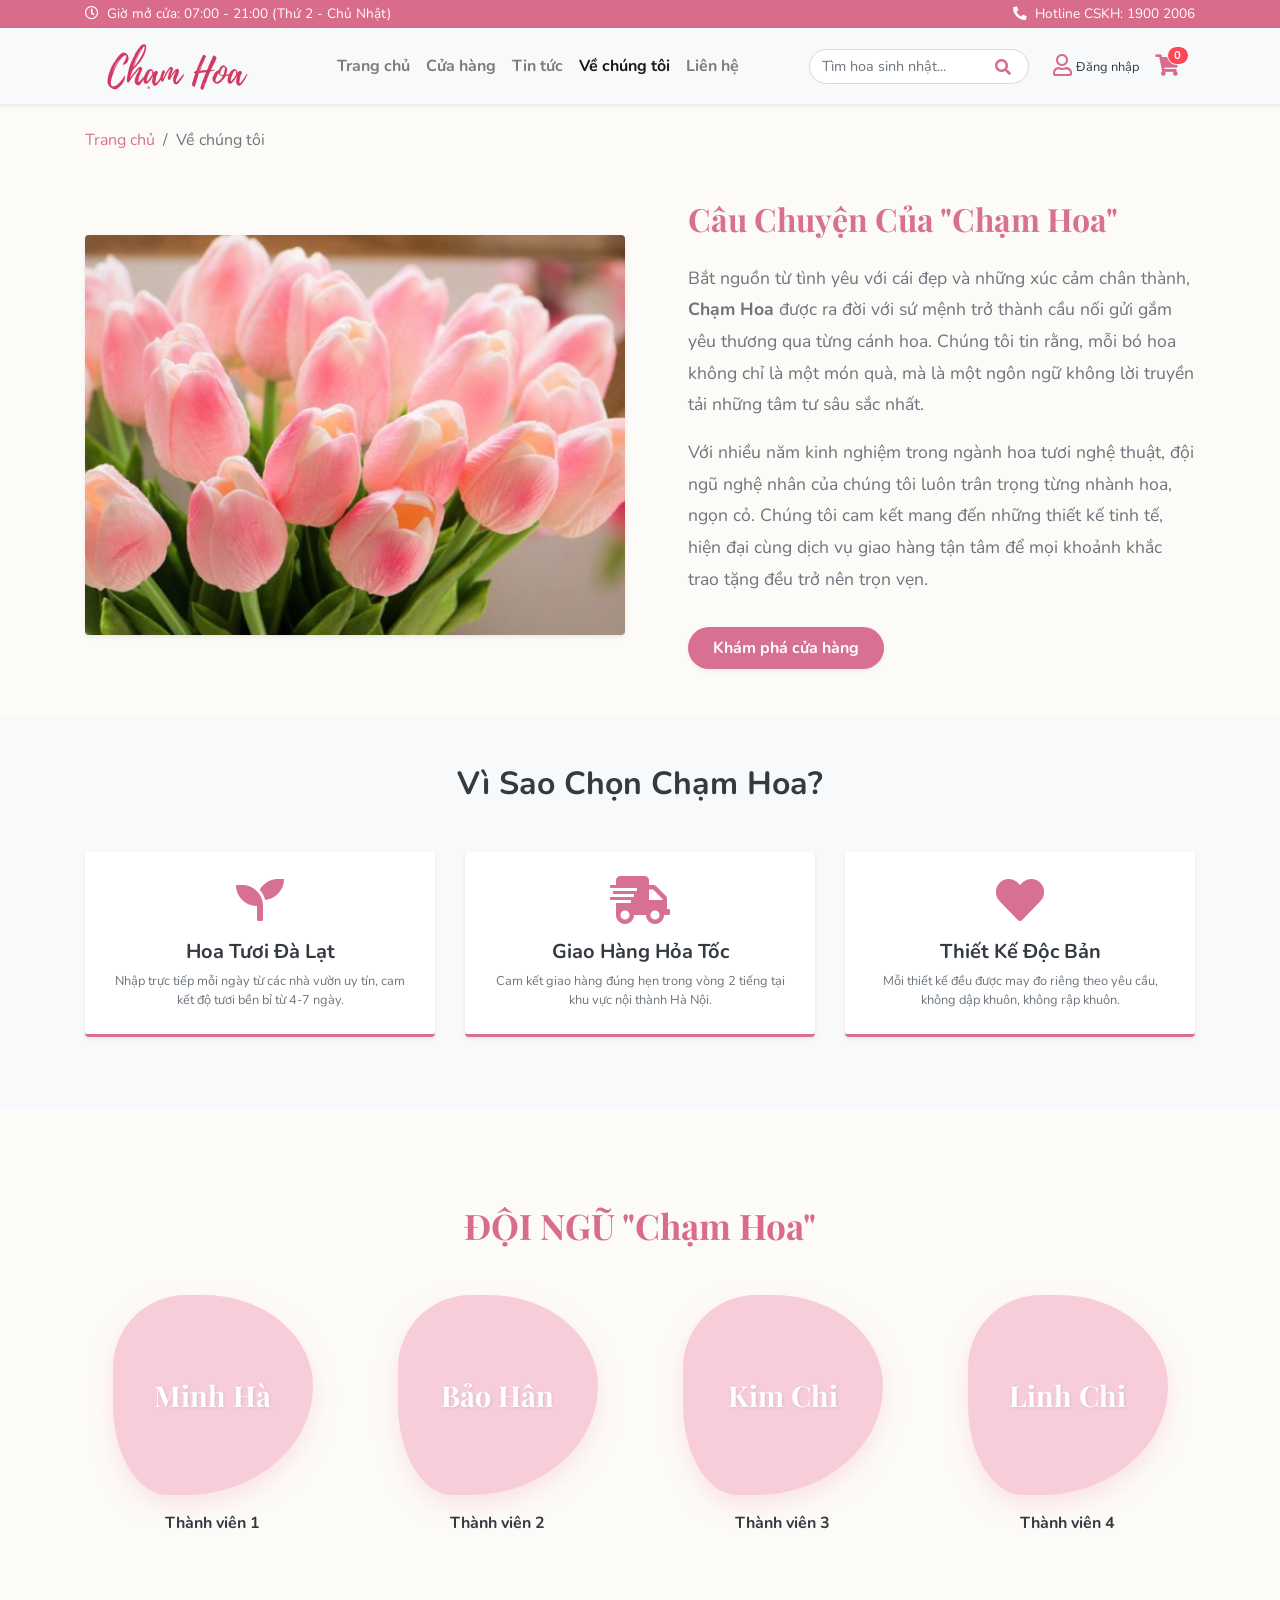
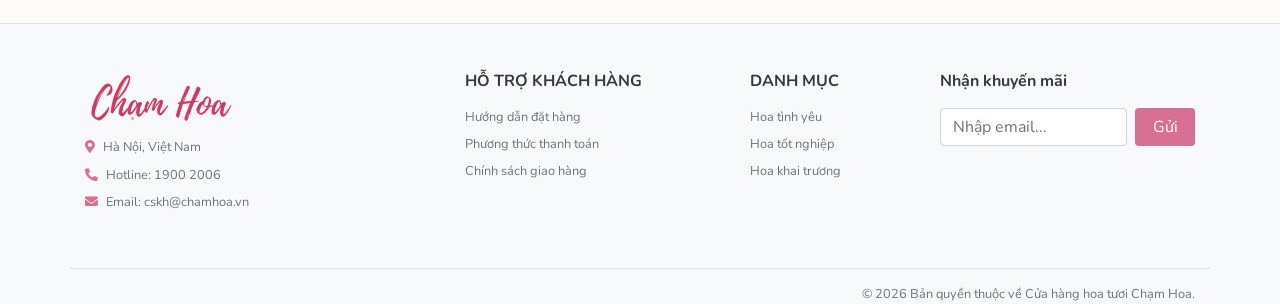
==== about.html @ 1adfbf5e "Ve chung toi" ====
<!DOCTYPE html>
<html lang="vi">
<head>
    <meta charset="UTF-8">
    <meta name="viewport" content="width=device-width, initial-scale=1.0">
    <title>Chạm Hoa - Mang cảm xúc gửi trao</title>
    
    <!-- Google Fonts -->
    <link rel="preconnect" href="https://fonts.googleapis.com">
    <link rel="preconnect" href="https://fonts.gstatic.com" crossorigin>
    <link href="https://fonts.googleapis.com/css2?family=Nunito:wght@400;600;700&family=Playfair+Display:ital,wght@0,600;0,700;1,600&display=swap" rel="stylesheet">
    
    <!-- Bootstrap 4 CSS -->
    <link rel="stylesheet" href="https://stackpath.bootstrapcdn.com/bootstrap/4.5.2/css/bootstrap.min.css">
    <!-- Font Awesome cho Icon -->
    <link rel="stylesheet" href="https://cdnjs.cloudflare.com/ajax/libs/font-awesome/5.15.1/css/all.min.css">
    <!-- File CSS riêng -->
    <link rel="stylesheet" href="main.css">
</head>
<body>

    <!-- Top Bar -->
    <div class="bg-dark-pink text-white py-1 d-none d-lg-block">
        <div class="container d-flex justify-content-between align-items-center" style="font-size: 0.85rem;">
            <div><i class="far fa-clock mr-1"></i> Giờ mở cửa: 07:00 - 21:00 (Thứ 2 - Chủ Nhật)</div>
            <div><i class="fas fa-phone-alt mr-1"></i> Hotline CSKH: 1900 2006</div>
        </div>
    </div>

    <!-- Header & Navigation -->
    <header class="bg-light shadow-sm sticky-top">
        <div class="container">
            <nav class="navbar navbar-expand-lg navbar-light py-2">
                <a class="navbar-brand" href="index.html">
                    <img src="images/logo 4.png" alt="Chạm Hoa" style="height: 50px; width: auto;">
                </a>

                <button class="navbar-toggler border-0" type="button" data-toggle="collapse" data-target="#navbarNav">
                    <span class="navbar-toggler-icon"></span>
                </button>

                <div class="collapse navbar-collapse" id="navbarNav">
                    <ul class="navbar-nav mx-auto">
                        <li class="nav-item"><a class="nav-link font-weight-bold" href="index.html">Trang chủ</a></li>
                        <li class="nav-item"><a class="nav-link font-weight-bold" href="products.html">Cửa hàng</a></li>
                        <!-- Thêm mục Tin tức vào đây -->
                        <li class="nav-item"><a class="nav-link font-weight-bold" href="news.html">Tin tức</a></li>
                        <li class="nav-item active"><a class="nav-link font-weight-bold" href="about.html">Về chúng tôi</a></li>
                        <li class="nav-item"><a class="nav-link font-weight-bold" href="contact.html">Liên hệ</a></li>
                    </ul>

                    <!-- Khối Tìm Kiếm, Đăng Nhập & Giỏ Hàng -->
                    <div class="d-flex align-items-center mt-3 mt-lg-0">
                        <form class="form-inline position-relative mr-4" action="products.html">
                            <input class="form-control rounded-pill search-input pr-5" type="search" placeholder="Tìm hoa sinh nhật..." style="width: 220px; font-size: 0.9rem;">
                            <button class="btn btn-link position-absolute text-pink" type="submit" style="right: 5px; top: 0;"><i class="fas fa-search"></i></button>
                        </form>
                        
                        <a href="#" class="text-dark text-decoration-none mr-3 font-weight-bold hover-pink" data-toggle="modal" data-target="#loginModal" title="Tài khoản">
                            <i class="far fa-user fa-lg text-pink mr-1"></i><span class="d-none d-xl-inline small">Đăng nhập</span>
                        </a>

                        <a href="cart.html" class="position-relative text-decoration-none hover-pink" title="Giỏ hàng">
                            <i class="fas fa-shopping-cart fa-lg text-pink"></i>
                            <span class="badge badge-pill position-absolute cart-badge">0</span>
                        </a>
                    </div>
                </div>
            </nav>
        </div>
    </header>

    
    <!-- CSS Hiệu ứng riêng cho trang About -->
    <style>
        .avatar-effect {
            transition: transform 0.3s ease, box-shadow 0.3s ease;
            cursor: default;
        }
        .avatar-effect:hover {
            transform: translateY(-8px);
            box-shadow: 0 10px 25px rgba(216, 112, 147, 0.5) !important;
        }
    </style>
</head>
<body>

    <!-- Breadcrumb -->
    <div class="container mt-4">
        <nav aria-label="breadcrumb">
            <ol class="breadcrumb bg-transparent p-0">
                <li class="breadcrumb-item"><a href="index.html" style="color: #d87093; text-decoration: none;">Trang chủ</a></li>
                <li class="breadcrumb-item active" aria-current="page">Về chúng tôi</li>
            </ol>
        </nav>
    </div>

    <!-- Câu chuyện thương hiệu -->
    <section class="container my-5">
        <div class="row align-items-center">
            <div class="col-lg-6 mb-4 mb-lg-0">
                <img src="images/about.png" alt="Câu chuyện Chạm Hoa" class="img-fluid rounded shadow-sm w-100" style="object-fit: cover; height: 400px;">
            </div>
            <div class="col-lg-6 pl-lg-5">
                <h2 class="font-weight-bold mb-4" style="color: #d87093; font-family: 'Playfair Display', serif;">Câu Chuyện Của "Chạm Hoa"</h2>
                <p class="text-muted" style="line-height: 1.8; font-size: 1.1rem;">
                    Bắt nguồn từ tình yêu với cái đẹp và những xúc cảm chân thành, <strong>Chạm Hoa</strong> được ra đời với sứ mệnh trở thành cầu nối gửi gắm yêu thương qua từng cánh hoa. Chúng tôi tin rằng, mỗi bó hoa không chỉ là một món quà, mà là một ngôn ngữ không lời truyền tải những tâm tư sâu sắc nhất.
                </p>
                <p class="text-muted" style="line-height: 1.8; font-size: 1.1rem;">
                    Với nhiều năm kinh nghiệm trong ngành hoa tươi nghệ thuật, đội ngũ nghệ nhân của chúng tôi luôn trân trọng từng nhành hoa, ngọn cỏ. Chúng tôi cam kết mang đến những thiết kế tinh tế, hiện đại cùng dịch vụ giao hàng tận tâm để mọi khoảnh khắc trao tặng đều trở nên trọn vẹn.
                </p>
                <a href="products.html" class="btn text-white mt-3 px-4 py-2 rounded-pill font-weight-bold shadow-sm" style="background-color: #d87093;">Khám phá cửa hàng</a>
            </div>
        </div>
    </section>

    <!-- Giá trị cốt lõi -->
    <section class="bg-light py-5">
        <div class="container">
            <h2 class="text-center font-weight-bold mb-5 text-dark">Vì Sao Chọn Chạm Hoa?</h2>
            <div class="row text-center">
                <div class="col-md-4 mb-4">
                    <div class="p-4 bg-white rounded shadow-sm h-100 border-bottom" style="border-bottom-color: #d87093 !important; border-width: 3px !important;">
                        <i class="fas fa-seedling fa-3x mb-3" style="color: #d87093;"></i>
                        <h5 class="font-weight-bold text-dark">Hoa Tươi Đà Lạt</h5>
                        <p class="text-muted small mb-0">Nhập trực tiếp mỗi ngày từ các nhà vườn uy tín, cam kết độ tươi bền bỉ từ 4-7 ngày.</p>
                    </div>
                </div>
                <div class="col-md-4 mb-4">
                    <div class="p-4 bg-white rounded shadow-sm h-100 border-bottom" style="border-bottom-color: #d87093 !important; border-width: 3px !important;">
                        <i class="fas fa-shipping-fast fa-3x mb-3" style="color: #d87093;"></i>
                        <h5 class="font-weight-bold text-dark">Giao Hàng Hỏa Tốc</h5>
                        <p class="text-muted small mb-0">Cam kết giao hàng đúng hẹn trong vòng 2 tiếng tại khu vực nội thành Hà Nội.</p>
                    </div>
                </div>
                <div class="col-md-4 mb-4">
                    <div class="p-4 bg-white rounded shadow-sm h-100 border-bottom" style="border-bottom-color: #d87093 !important; border-width: 3px !important;">
                        <i class="fas fa-heart fa-3x mb-3" style="color: #d87093;"></i>
                        <h5 class="font-weight-bold text-dark">Thiết Kế Độc Bản</h5>
                        <p class="text-muted small mb-0">Mỗi thiết kế đều được may đo riêng theo yêu cầu, không dập khuôn, không rập khuôn.</p>
                    </div>
                </div>
            </div>
        </div>
    </section>

    <!-- Đội ngũ chuyên gia -->
     <section class="container my-5 pt-5 text-center">
        <h2 class="section-title mb-5">ĐỘI NGŨ "Chạm Hoa"</h2>
        <div class="row justify-content-center">
            <div class="col-md-3 col-6 mb-4">
                <div class="petal-frame d-flex align-items-center justify-content-center mx-auto">
                    <h4 class="text-white mb-0 member-name">Minh Hà</h4>
                </div>
                <p class="mt-3 text-dark font-weight-bold">Thành viên 1</p>
            </div>
            <div class="col-md-3 col-6 mb-4">
                <div class="petal-frame d-flex align-items-center justify-content-center mx-auto" style="animation-delay: 0.2s;">
                    <h4 class="text-white mb-0 member-name">Bảo Hân</h4>
                </div>
                <p class="mt-3 text-dark font-weight-bold">Thành viên 2</p>
            </div>
            <div class="col-md-3 col-6 mb-4">
                <div class="petal-frame d-flex align-items-center justify-content-center mx-auto" style="animation-delay: 0.4s;">
                    <h4 class="text-white mb-0 member-name">Kim Chi</h4>
                </div>
                <p class="mt-3 text-dark font-weight-bold">Thành viên 3 </p>
            </div>
            <div class="col-md-3 col-6 mb-4">
                <div class="petal-frame d-flex align-items-center justify-content-center mx-auto" style="animation-delay: 0.6s;">
                    <h4 class="text-white mb-0 member-name">Linh Chi</h4>
                </div>
                <p class="mt-3 text-dark font-weight-bold">Thành viên 4</p>
            </div>
        </div>
    </section>


    <!-- Footer -->
    <footer class="bg-light pt-5 border-top mt-auto">
        <div class="container">
            <div class="row">
                <div class="col-lg-4 col-md-6 mb-4">
                    <a href="index.html" class="text-decoration-none">
                        <img src="images/logo 4.png" alt="Logo Chạm Hoa" class="mb-3" style="height: 50px;">
                    </a>
                    <p class="text-muted small mb-2"><i class="fas fa-map-marker-alt mr-2" style="color: #d87093;"></i>Hà Nội, Việt Nam</p>
                    <p class="text-muted small mb-2"><i class="fas fa-phone-alt mr-2" style="color: #d87093;"></i>Hotline: 1900 2006</p>
                    <p class="text-muted small mb-2"><i class="fas fa-envelope mr-2" style="color: #d87093;"></i>Email: cskh@chamhoa.vn</p>
                </div>
                
                <div class="col-lg-3 col-md-6 mb-4">
                    <h6 class="font-weight-bold mb-3 text-dark">HỖ TRỢ KHÁCH HÀNG</h6>
                    <ul class="list-unstyled small">
                        <li class="mb-2"><a href="policy.html" class="text-muted text-decoration-none">Hướng dẫn đặt hàng</a></li>
                        <li class="mb-2"><a href="policy.html" class="text-muted text-decoration-none">Phương thức thanh toán</a></li>
                        <li class="mb-2"><a href="policy.html" class="text-muted text-decoration-none">Chính sách giao hàng</a></li>
                    </ul>
                </div>

                <div class="col-lg-2 col-md-6 mb-4">
                    <h6 class="font-weight-bold mb-3 text-dark">DANH MỤC</h6>
                    <ul class="list-unstyled small">
                        <li class="mb-2"><a href="products.html" class="text-muted text-decoration-none">Hoa tình yêu</a></li>
                        <li class="mb-2"><a href="products.html" class="text-muted text-decoration-none">Hoa tốt nghiệp</a></li>
                        <li class="mb-2"><a href="products.html" class="text-muted text-decoration-none">Hoa khai trương</a></li>
                    </ul>
                </div>

                <div class="col-lg-3 col-md-6 mb-4">
                    <h6 class="font-weight-bold mb-3 text-dark">Nhận khuyến mãi</h6>
                    <form class="d-flex">
                        <input type="email" class="form-control mr-2" placeholder="Nhập email...">
                        <button type="submit" class="btn text-white" style="background-color: #d87093; min-width: 60px;">Gửi</button>
                    </form>
                </div>
            </div>
            
            <div class="row mt-4 pt-3 border-top">
                <div class="col-12 text-right">
                    <p class="small text-muted mb-0">© 2026 Bản quyền thuộc về Cửa hàng hoa tươi Chạm Hoa.</p>
                </div>
            </div>
        </div>
    </footer>

    <!-- Scripts -->
    <script src="https://code.jquery.com/jquery-3.5.1.min.js"></script>
    <script src="https://stackpath.bootstrapcdn.com/bootstrap/4.5.2/js/bootstrap.min.js"></script>
    <script src="main.js"></script>
</body>
</html>
---- main.css ----
:root {
    --cream-bg: #fdfbf7;
    --soft-pink: #f8cdda;
    --dark-pink: #d96c8a;
    --text-color: #5c4d51;
}

body { 
    background-color: var(--cream-bg); 
    color: var(--text-color); 
    font-family: 'Nunito', sans-serif; 
}

/* Các chuẩn Font và Tiêu đề */
.brand-text, .section-title, .banner-title, .member-name { 
    font-family: 'Playfair Display', serif; 
    font-weight: 700; 
}
.brand-text { font-size: 2rem; color: var(--dark-pink) !important; }
.section-title { color: var(--dark-pink); font-size: 2.2rem !important; }
.banner-title { color: var(--dark-pink); }
.member-name { font-size: 1.8rem; text-shadow: 1px 1px 3px rgba(0, 0, 0, 0.1); }

/* Các Class dùng chung */
.text-pink { color: var(--dark-pink) !important; }
.bg-dark-pink { background-color: var(--dark-pink) !important; color: white !important;}
.border-pink { border: 1px solid var(--soft-pink) !important; }

/* Header & Tìm Kiếm */
.search-input { 
    border: 1px solid #e0d5d7; 
    background-color: #fff; 
    transition: all 0.3s ease; 
}
.search-input:focus { 
    box-shadow: 0 0 0 0.2rem rgba(217, 108, 138, 0.25); 
    border-color: var(--dark-pink); 
    outline: none; 
}
.cart-badge { 
    top: -8px; 
    right: -10px; 
    font-size: 0.7rem; 
    background-color: #ff4757; 
    color: white; 
    border: 1px solid white; 
}
.fa-shopping-cart { transition: transform 0.2s ease; }
.fa-shopping-cart:hover { transform: scale(1.2); }

/* Nút bấm (Buttons) & Phân trang */
.custom-btn { 
    background-color: var(--dark-pink); 
    border: none; 
    font-weight: bold; 
    color: white; 
    transition: all 0.3s ease; 
}
.custom-btn:hover { 
    background-color: #b8506d; 
    transform: translateY(-2px); 
    box-shadow: 0 5px 15px rgba(217, 108, 138, 0.4); 
    color: white; 
}
.page-link { 
    border-radius: 50% !important; 
    margin: 0 5px; 
    width: 40px; 
    height: 40px; 
    display: flex; 
    align-items: center; 
    justify-content: center; 
}

/* Thẻ sản phẩm (Cards) & Banner */
.main-banner img { max-height: 600px; object-fit: cover; }
.product-card { transition: transform 0.3s ease; border-radius: 15px; overflow: hidden; position: relative; }
.product-card:hover { transform: translateY(-10px); }
.product-card img { height: 250px; object-fit: cover; }

.category-links img { transition: transform 0.3s ease; border: 3px solid white; width: 120px; height: 120px; object-fit: cover; }
.category-links img:hover { transform: scale(1.1); border-color: var(--soft-pink); }

/* Nhãn dán sản phẩm */
.badge-sale, .badge-hot { 
    position: absolute; 
    top: 10px; 
    left: 10px; 
    padding: 4px 10px; 
    border-radius: 20px; 
    color: white; 
    font-size: 0.8rem; 
    font-weight: bold; 
    z-index: 2; 
}
.badge-sale { background-color: #ff4757; }
.badge-hot { background-color: #ffa502; }

/* Hiệu ứng cánh hoa phần "Về chúng tôi" */
.petal-frame { 
    width: 200px; 
    height: 200px; 
    background-color: var(--soft-pink); 
    border-radius: 40% 60% 70% 30% / 40% 50% 60% 50%; 
    transition: all 0.6s ease-in-out; 
    box-shadow: 0 10px 20px rgba(248, 205, 218, 0.5); 
}
.petal-frame:hover { 
    border-radius: 60% 40% 30% 70% / 60% 30% 70% 40%; 
    background-color: var(--dark-pink); 
    transform: scale(1.1) rotate(5deg); 
    box-shadow: 0 15px 25px rgba(217, 108, 138, 0.6); 
}

/* Footer Hover */
.hover-pink { transition: all 0.2s ease; }
.hover-pink:hover { color: var(--dark-pink) !important; text-decoration: none; padding-left: 5px; }

/* =====================================
   TRANG DANH SÁCH TIN TỨC
===================================== */

.news-page {
    min-height: 60vh;
}

.news-card {
    border-radius: 15px;
    overflow: hidden;
    background-color: #fff;
}

.news-card img {
    width: 100%;
    height: 240px;
    object-fit: cover;
    transition: transform 0.4s ease;
}

.news-card:hover img {
    transform: scale(1.04);
}

.news-card .card-title {
    line-height: 1.5;
}

.news-card .card-body {
    display: flex;
    flex-direction: column;
    align-items: flex-start;
}

.news-card .card-body > a:last-child {
    margin-top: auto;
    padding-top: 12px;
}


/* =====================================
   TRANG ĐỌC CHI TIẾT BÀI VIẾT
===================================== */

.article-page {
    max-width: 1140px;
}

.article-page .breadcrumb-item a {
    color: var(--dark-pink);
    text-decoration: none;
}

.article-page .breadcrumb-item.active {
    color: #817176;
}

.article-header {
    max-width: 850px;
    margin-left: auto;
    margin-right: auto;
}

.article-category {
    display: inline-block;
    padding: 7px 16px;
    border-radius: 30px;
    background-color: var(--soft-pink);
    color: #8f3e59;
    font-size: 0.8rem;
    font-weight: 700;
    letter-spacing: 1px;
}

.article-title {
    font-family: 'Playfair Display', serif;
    font-size: 2.5rem;
    line-height: 1.4;
    font-weight: 700;
    color: var(--dark-pink);
}

.article-cover {
    overflow: hidden;
    border-radius: 16px;
}

.article-cover img {
    max-height: 520px;
    object-fit: cover;
    border-radius: 16px;
}

.article-cover figcaption {
    font-style: italic;
}

.article-content {
    font-size: 1.05rem;
    line-height: 1.95;
    color: var(--text-color);
    overflow-wrap: break-word;
}

.article-content p {
    margin-bottom: 1.25rem;
}

.article-content h2 {
    font-family: 'Playfair Display', serif;
    color: var(--dark-pink);
    font-size: 1.7rem;
    line-height: 1.5;
    margin-top: 2.5rem;
    margin-bottom: 1rem;
}

.article-content h3 {
    font-family: 'Playfair Display', serif;
    color: #8f5365;
    font-size: 1.3rem;
    margin-top: 1.5rem;
    margin-bottom: 0.8rem;
}

.article-content ul {
    padding-left: 1.5rem;
    margin-bottom: 1.5rem;
}

.article-content li {
    margin-bottom: 0.6rem;
}

.article-content a {
    color: var(--dark-pink);
    font-weight: 700;
}

.article-content a:hover {
    color: #b8506d;
    text-decoration: underline;
}

.article-intro {
    font-size: 1.12rem;
    font-weight: 600;
}

.article-bottom {
    padding-bottom: 1rem;
}


/* =====================================
   RESPONSIVE: ĐIỆN THOẠI
===================================== */

@media (max-width: 767.98px) {
    .section-title {
        font-size: 1.7rem !important;
    }

    .article-title {
        font-size: 1.8rem;
    }

    .article-content {
        font-size: 1rem;
        line-height: 1.85;
    }

    .article-content h2 {
        font-size: 1.45rem;
        margin-top: 2rem;
    }

    .article-content h3 {
        font-size: 1.2rem;
    }

    .article-cover img {
        max-height: 350px;
    }

    .news-card img {
        height: 200px;
    }
}


.news-card {
    height: 100%;
    background-color: #fff;
    border-radius: 22px;
    overflow: hidden;
    box-shadow: 0 3px 8px rgba(0, 0, 0, 0.08);
    transition: all 0.3s ease;
}

.news-card:hover {
    transform: translateY(-8px);
    box-shadow: 0 12px 25px rgba(0, 0, 0, 0.13);
}

.news-card img {
    width: 100%;
    height: 375px;
    object-fit: cover;
    display: block;
}

.news-card .card-body {
    padding: 30px 36px;
}

.news-card h5 {
    font-weight: 700;
    line-height: 1.35;
}

.news-card a {
    text-decoration: none;
}
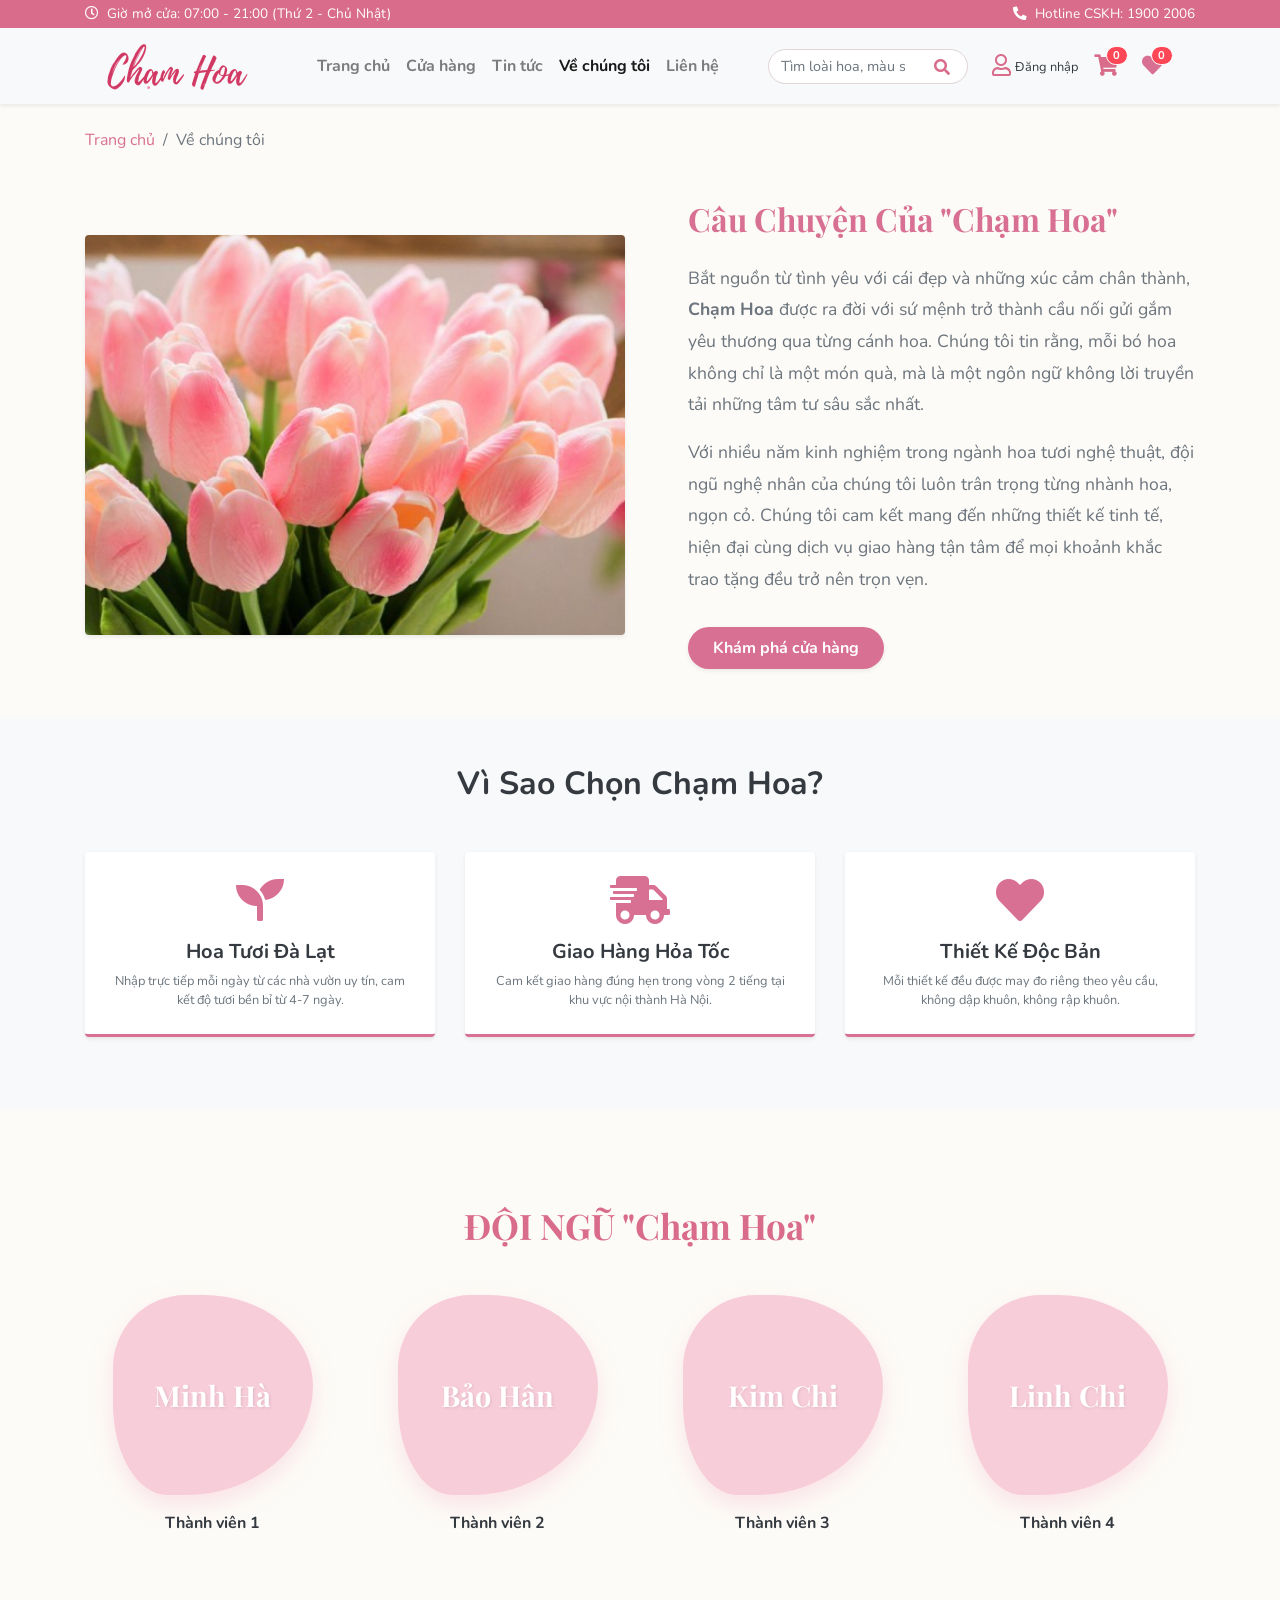
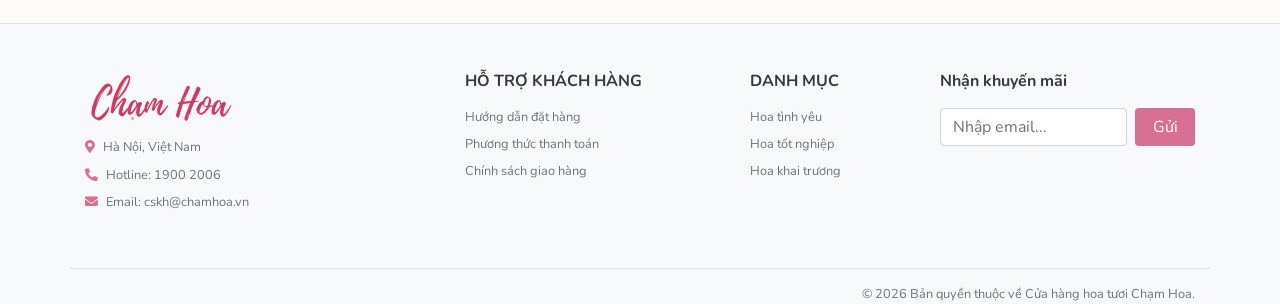
==== commit a428755d: "sửa và thêm mục yêu thích, sp tương tự" ====
--- a/about.html
+++ b/about.html
@@ -42,7 +42,7 @@
                 <div class="collapse navbar-collapse" id="navbarNav">
                     <ul class="navbar-nav mx-auto">
                         <li class="nav-item"><a class="nav-link font-weight-bold" href="index.html">Trang chủ</a></li>
-                        <li class="nav-item"><a class="nav-link font-weight-bold" href="products.html">Cửa hàng</a></li>
+                        <li class="nav-item"><a class="nav-link font-weight-bold" href="products.html" onclick="localStorage.setItem('nhoDanhMuc', 'all');">Cửa hàng</a></li>
                         <!-- Thêm mục Tin tức vào đây -->
                         <li class="nav-item"><a class="nav-link font-weight-bold" href="news.html">Tin tức</a></li>
                         <li class="nav-item active"><a class="nav-link font-weight-bold" href="about.html">Về chúng tôi</a></li>
@@ -52,7 +52,7 @@
                     <!-- Khối Tìm Kiếm, Đăng Nhập & Giỏ Hàng -->
                     <div class="d-flex align-items-center mt-3 mt-lg-0">
                         <form class="form-inline position-relative mr-4" action="products.html">
-                            <input class="form-control rounded-pill search-input pr-5" type="search" placeholder="Tìm hoa sinh nhật..." style="width: 220px; font-size: 0.9rem;">
+                            <input class="form-control rounded-pill search-input pr-5" type="search" id="search-input" placeholder="Tìm loài hoa, màu sắc..." style="width: 200px; font-size: 0.9rem;">
                             <button class="btn btn-link position-absolute text-pink" type="submit" style="right: 5px; top: 0;"><i class="fas fa-search"></i></button>
                         </form>
                         
@@ -66,6 +66,10 @@
                         </a>
                     </div>
                 </div>
+                <a href="yeu-thich.html" class="position-relative text-dark ml-4 mr-3 text-decoration-none" title="Danh sách hoa yêu thích">
+                     <i class="fas fa-heart fa-lg header-heart" style="color: #d87093;"></i>
+                     <span class="badge badge-pill position-absolute wishlist-badge header-wishlist-count">0</span>
+                </a>
             </nav>
         </div>
     </header>
@@ -228,5 +232,67 @@
     <script src="https://code.jquery.com/jquery-3.5.1.min.js"></script>
     <script src="https://stackpath.bootstrapcdn.com/bootstrap/4.5.2/js/bootstrap.min.js"></script>
     <script src="main.js"></script>
+    <script>
+        $(document).ready(function() {
+            // Hàm lấy từ khóa, lưu vào bộ nhớ và chuyển trang
+            function thucHienTimKiem() {
+                var keyword = $('#search-input').val().trim();
+                if (keyword !== "") {
+                    localStorage.setItem('nhoTuKhoa', keyword);
+                    
+                    // Nhớ đảm bảo tên file này khớp với tên trang cửa hàng của bạn
+                    window.location.href = 'products.html'; 
+                }
+            }
+
+            // Bắt sự kiện khi khách nhấn phím Enter
+            $('#search-input').on('keypress', function(e) {
+                if (e.which === 13) { 
+                    e.preventDefault(); // Chặn hành vi load lại trang mặc định của form
+                    thucHienTimKiem();
+                }
+            });
+
+            // Bắt sự kiện khi khách click chuột vào nút kính lúp
+            $('.fa-search').closest('button').click(function(e) {
+                e.preventDefault();
+                thucHienTimKiem();
+            });
+        });
+        // ==========================================
+        // TÌM KIẾM THÔNG MINH (THEO TÊN + MÀU + LOÀI HOA) 
+        // ==========================================
+        $('#search-input').on('keyup input change search', function() {
+            var keyword = $(this).val().toLowerCase().trim();
+
+            $('.product-item').each(function() {
+                // Lấy tất cả thông tin của bó hoa để gộp thành 1 chuỗi dài
+                var productName = $(this).text().toLowerCase();
+                var productColor = $(this).attr('data-color') ? $(this).attr('data-color').toLowerCase() : "";
+                var productSpecies = $(this).attr('data-loaihoa') ? $(this).attr('data-loaihoa').toLowerCase() : "";
+                
+                // Chuỗi tổng hợp chứa: Tên hiển thị + Nhãn Màu + Nhãn Loài Hoa
+                var allText = productName + " " + productColor + " " + productSpecies;
+
+                // Tách từ khóa khách gõ thành từng chữ (VD: "hồng vàng" -> ["hồng", "vàng"])
+                var words = keyword.split(" ");
+                var match = true;
+
+                // Kiểm tra xem TẤT CẢ các chữ khách gõ có nằm trong chuỗi tổng hợp không
+                for (var i = 0; i < words.length; i++) {
+                    if (words[i] !== "" && allText.indexOf(words[i]) === -1) {
+                        match = false; // Chỉ cần 1 chữ không khớp là loại luôn bó hoa này
+                        break;
+                    }
+                }
+
+                if (match) {
+                    $(this).attr('style', 'display: block !important;');
+                } else {
+                    $(this).attr('style', 'display: none !important;');
+                }
+            });
+        });
+    </script>
 </body>
 </html>
--- a/main.css
+++ b/main.css
@@ -47,7 +47,20 @@
 }
 .fa-shopping-cart { transition: transform 0.2s ease; }
 .fa-shopping-cart:hover { transform: scale(1.2); }
-
+.wishlist-badge {
+    top: -8px;
+    right: -10px;
+    font-size: 0.7rem;
+    background-color: #ff4757;
+    color: white;
+    border: 1px solid white;
+}
+.header-heart {
+    transition: transform 0.2s ease;
+}
+.header-heart:hover {
+    transform: scale(1.2);
+}
 /* Nút bấm (Buttons) & Phân trang */
 .custom-btn { 
     background-color: var(--dark-pink); 
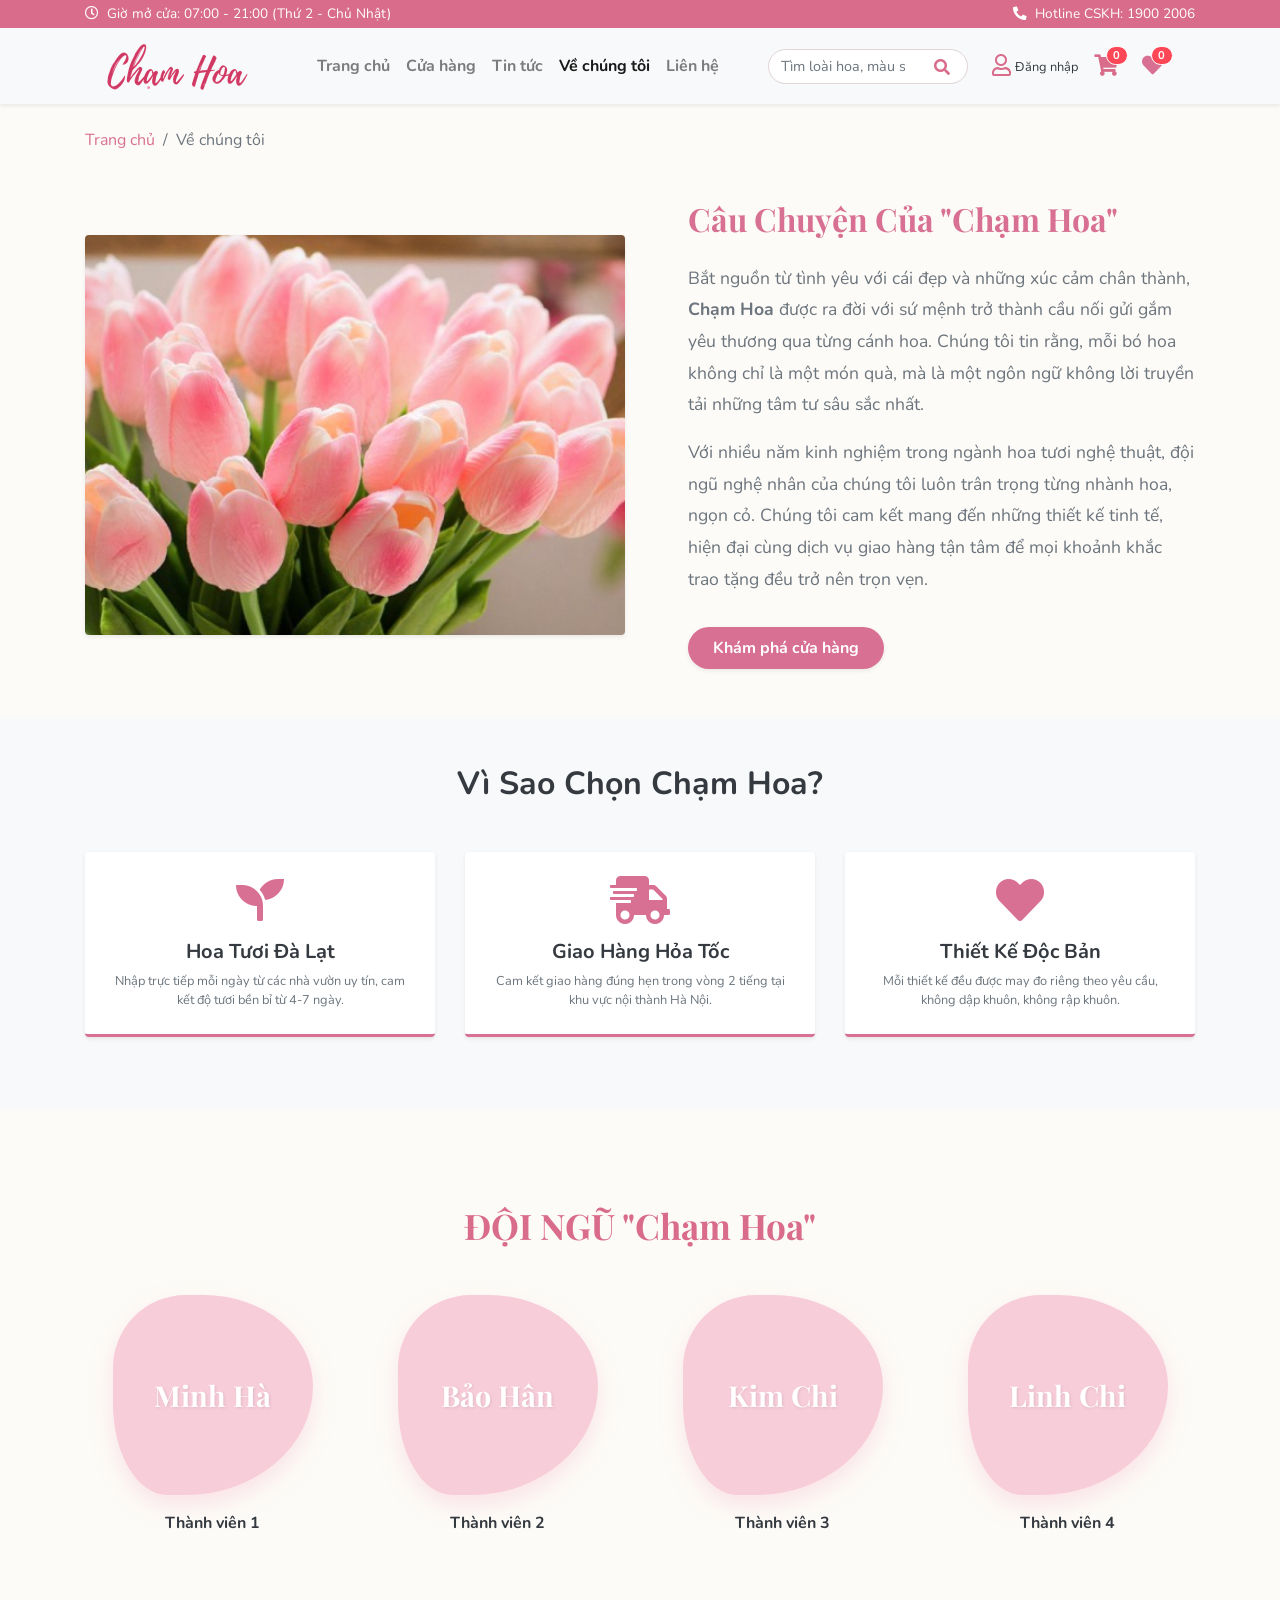
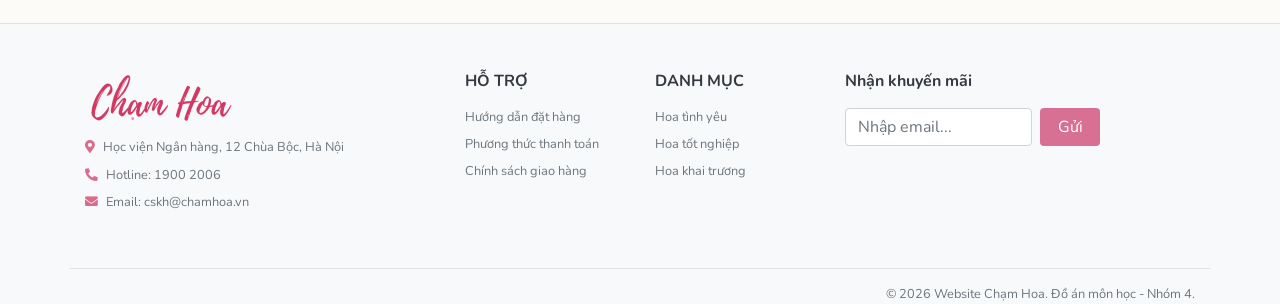
==== commit 7053baba: "về chúng tôi sửa chân trang" ====
--- a/about.html
+++ b/about.html
@@ -180,34 +180,34 @@
     </section>
 
 
-    <!-- Footer -->
     <footer class="bg-light pt-5 border-top mt-auto">
         <div class="container">
             <div class="row">
+                
                 <div class="col-lg-4 col-md-6 mb-4">
                     <a href="index.html" class="text-decoration-none">
                         <img src="images/logo 4.png" alt="Logo Chạm Hoa" class="mb-3" style="height: 50px;">
                     </a>
-                    <p class="text-muted small mb-2"><i class="fas fa-map-marker-alt mr-2" style="color: #d87093;"></i>Hà Nội, Việt Nam</p>
-                    <p class="text-muted small mb-2"><i class="fas fa-phone-alt mr-2" style="color: #d87093;"></i>Hotline: 1900 2006</p>
-                    <p class="text-muted small mb-2"><i class="fas fa-envelope mr-2" style="color: #d87093;"></i>Email: cskh@chamhoa.vn</p>
+                    <p class="text-muted small mb-2"><i class="fas fa-map-marker-alt mr-2 text-pink"></i>Học viện Ngân hàng, 12 Chùa Bộc, Hà Nội</p>
+                    <p class="text-muted small mb-2"><i class="fas fa-phone-alt mr-2 text-pink"></i>Hotline: 1900 2006</p>
+                    <p class="text-muted small mb-2"><i class="fas fa-envelope mr-2 text-pink"></i>Email: cskh@chamhoa.vn</p>
                 </div>
                 
-                <div class="col-lg-3 col-md-6 mb-4">
-                    <h6 class="font-weight-bold mb-3 text-dark">HỖ TRỢ KHÁCH HÀNG</h6>
+                    <div class="col-lg-2 col-md-6 mb-4">
+                    <h6 class="font-weight-bold mb-3 text-dark">HỖ TRỢ</h6>
                     <ul class="list-unstyled small">
-                        <li class="mb-2"><a href="policy.html" class="text-muted text-decoration-none">Hướng dẫn đặt hàng</a></li>
-                        <li class="mb-2"><a href="policy.html" class="text-muted text-decoration-none">Phương thức thanh toán</a></li>
-                        <li class="mb-2"><a href="policy.html" class="text-muted text-decoration-none">Chính sách giao hàng</a></li>
+                        <li class="mb-2"><a href="huong-dan-dat-hang.html" class="text-muted text-decoration-none hover-pink">Hướng dẫn đặt hàng</a></li>
+                        <li class="mb-2"><a href="phuong-thuc-thanh-toan.html" class="text-muted text-decoration-none hover-pink">Phương thức thanh toán</a></li>
+                        <li class="mb-2"><a href="chinh-sach-giao-hang.html" class="text-muted text-decoration-none hover-pink">Chính sách giao hàng</a></li>
                     </ul>
                 </div>
-
+                
                 <div class="col-lg-2 col-md-6 mb-4">
                     <h6 class="font-weight-bold mb-3 text-dark">DANH MỤC</h6>
                     <ul class="list-unstyled small">
-                        <li class="mb-2"><a href="products.html" class="text-muted text-decoration-none">Hoa tình yêu</a></li>
-                        <li class="mb-2"><a href="products.html" class="text-muted text-decoration-none">Hoa tốt nghiệp</a></li>
-                        <li class="mb-2"><a href="products.html" class="text-muted text-decoration-none">Hoa khai trương</a></li>
+                        <li class="mb-2"><a href="products.html" class="text-muted text-decoration-none hover-pink">Hoa tình yêu</a></li>
+                        <li class="mb-2"><a href="products.html" class="text-muted text-decoration-none hover-pink">Hoa tốt nghiệp</a></li>
+                        <li class="mb-2"><a href="products.html" class="text-muted text-decoration-none hover-pink">Hoa khai trương</a></li>
                     </ul>
                 </div>
 
@@ -220,13 +220,87 @@
                 </div>
             </div>
             
+
             <div class="row mt-4 pt-3 border-top">
                 <div class="col-12 text-right">
-                    <p class="small text-muted mb-0">© 2026 Bản quyền thuộc về Cửa hàng hoa tươi Chạm Hoa.</p>
+                    <p class="small text-muted mb-0">© 2026 Website Chạm Hoa. Đồ án môn học - Nhóm 4.</p>
                 </div>
             </div>
         </div>
     </footer>
+
+
+    <div class="modal fade" id="loginModal" tabindex="-1" role="dialog">
+        <div class="modal-dialog modal-dialog-centered" role="document">
+            <div class="modal-content border-0 shadow">
+                <div class="modal-header border-bottom-0 pb-0">
+                    <h4 class="modal-title brand-text mx-auto">ĐĂNG NHẬP</h4>
+                    <button type="button" class="close position-absolute" style="right: 15px;" data-dismiss="modal">&times;</button>
+                </div>
+                <div class="modal-body p-4">
+                    <form>
+                        <div class="form-group mb-3">
+                            <label class="small font-weight-bold text-muted">Email</label>
+                            <input type="email" class="form-control rounded-pill" placeholder="Nhập email của bạn..." required>
+                        </div>
+                        <div class="form-group mb-4">
+                            <div class="d-flex justify-content-between">
+                                <label class="small font-weight-bold text-muted">Mật khẩu</label>
+                                <a href="#" class="small text-pink text-decoration-none">Quên mật khẩu?</a>
+                            </div>
+                            <input type="password" class="form-control rounded-pill" placeholder="Nhập mật khẩu..." required>
+                        </div>
+                        <button type="submit" class="btn btn-block custom-btn rounded-pill py-2">ĐĂNG NHẬP</button>
+                        <p class="text-center mt-4 mb-0 small text-muted">
+                            Chưa có tài khoản? 
+                            <a href="#" class="text-pink font-weight-bold" data-dismiss="modal" data-toggle="modal" data-target="#registerModal">Đăng ký ngay</a>
+                        </p>
+                    </form>
+                </div>
+            </div>
+        </div>
+    </div>
+
+  
+    <div class="modal fade" id="registerModal" tabindex="-1" role="dialog">
+        <div class="modal-dialog modal-dialog-centered" role="document">
+            <div class="modal-content border-0 shadow">
+                <div class="modal-header border-bottom-0 pb-0">
+                    <h4 class="modal-title brand-text mx-auto">ĐĂNG KÝ</h4>
+                    <button type="button" class="close position-absolute" style="right: 15px;" data-dismiss="modal">&times;</button>
+                </div>
+                <div class="modal-body p-4">
+                    <form>
+                        <div class="form-group mb-3">
+                            <label class="small font-weight-bold text-muted">Họ và tên</label>
+                            <input type="text" class="form-control rounded-pill" placeholder="Nhập họ và tên..." required>
+                        </div>
+                        <div class="form-group mb-3">
+                            <label class="small font-weight-bold text-muted">Email</label>
+                            <input type="email" class="form-control rounded-pill" placeholder="Nhập email của bạn..." required>
+                        </div>
+                        <div class="form-group mb-4">
+                            <label class="small font-weight-bold text-muted">Mật khẩu</label>
+                            <input type="password" class="form-control rounded-pill" placeholder="Tạo mật khẩu..." required>
+                        </div>
+                        <button type="submit" class="btn btn-block custom-btn rounded-pill py-2">Tạo Tài Khoản</button>
+                        <p class="text-center mt-4 mb-0 small text-muted">
+                            Đã có tài khoản? 
+                            <a href="#" class="text-pink font-weight-bold" data-dismiss="modal" data-toggle="modal" data-target="#loginModal">Đăng nhập</a>
+                        </p>
+                    </form>
+                </div>
+            </div>
+        </div>
+    </div>
+
+    <script src="https://code.jquery.com/jquery-3.5.1.min.js"></script>
+    <script src="https://cdn.jsdelivr.net/npm/popper.js@1.16.1/dist/umd/popper.min.js"></script>
+    <script src="https://stackpath.bootstrapcdn.com/bootstrap/4.5.2/js/bootstrap.min.js"></script>
+    <script src="main.js"></script>
+    <script src="cart.js"></script>
+</body>
+</html>
 
     <!-- Scripts -->
     <script src="https://code.jquery.com/jquery-3.5.1.min.js"></script>
